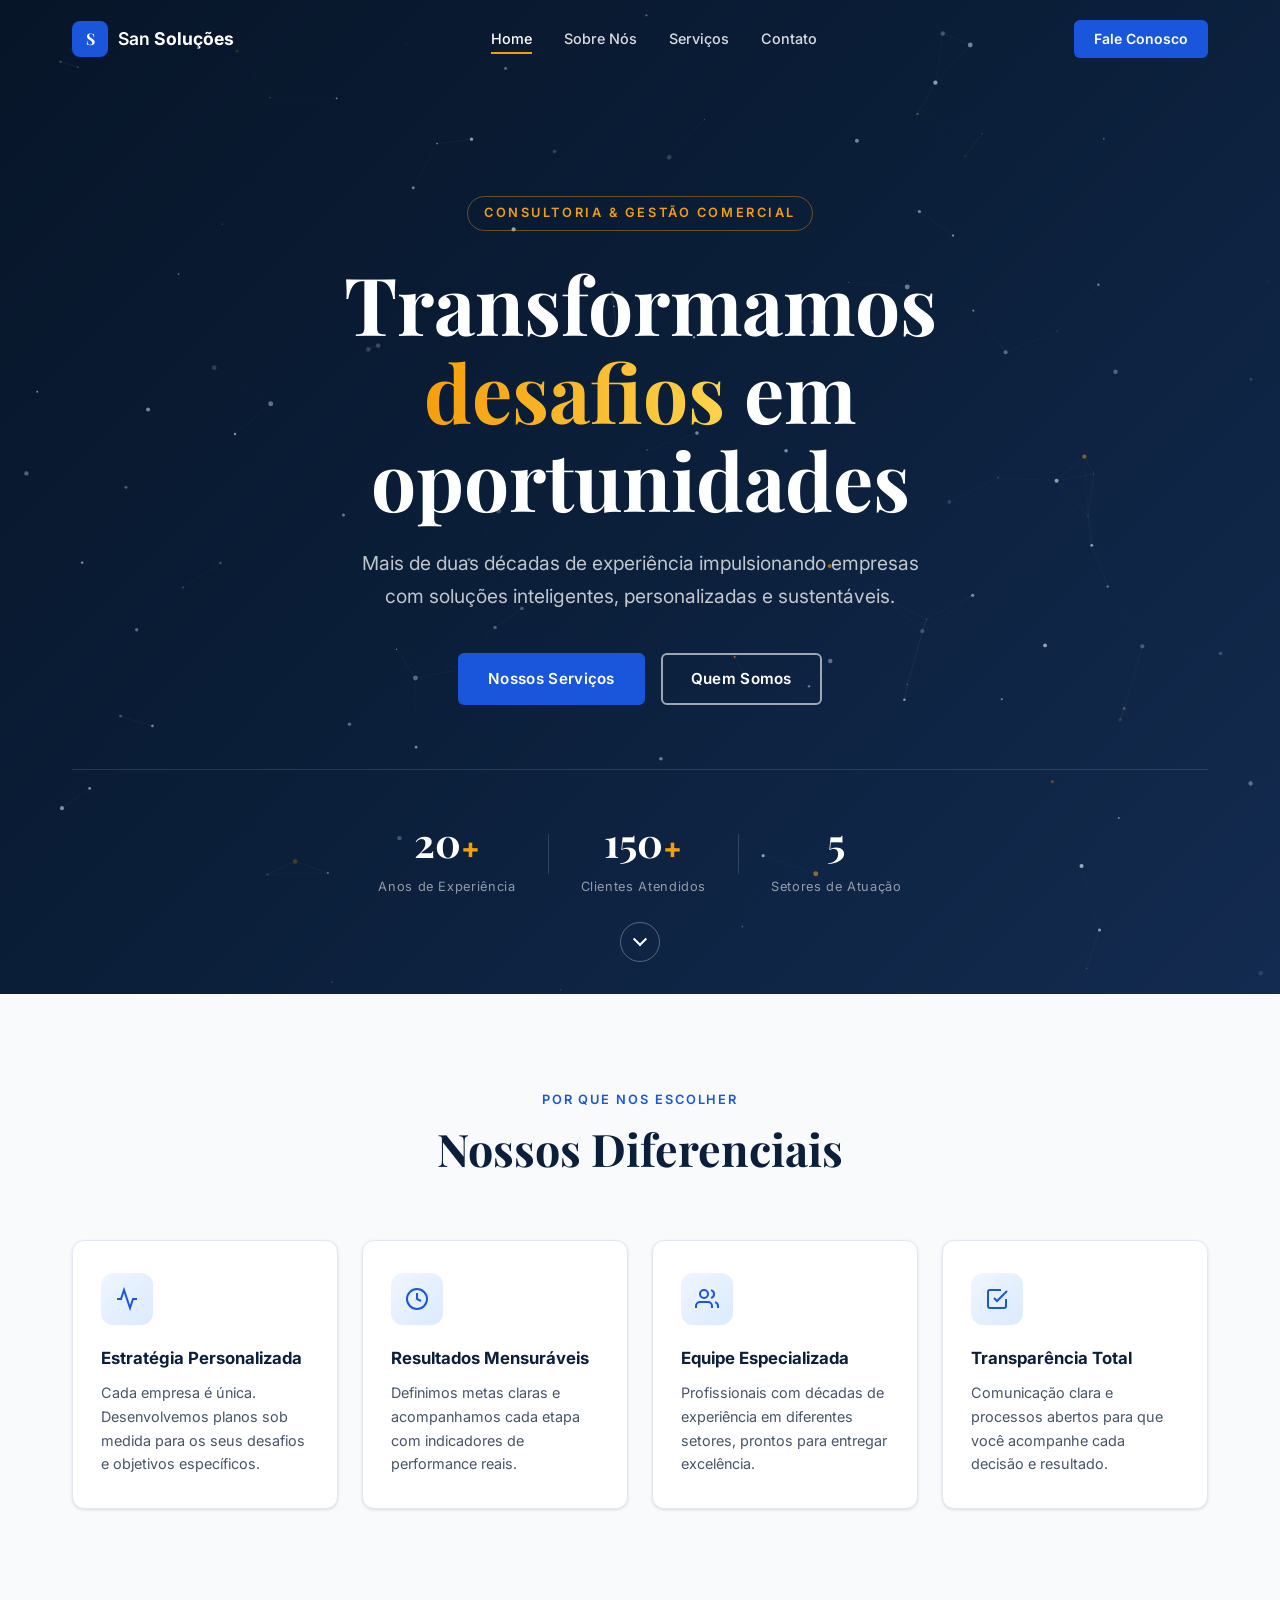
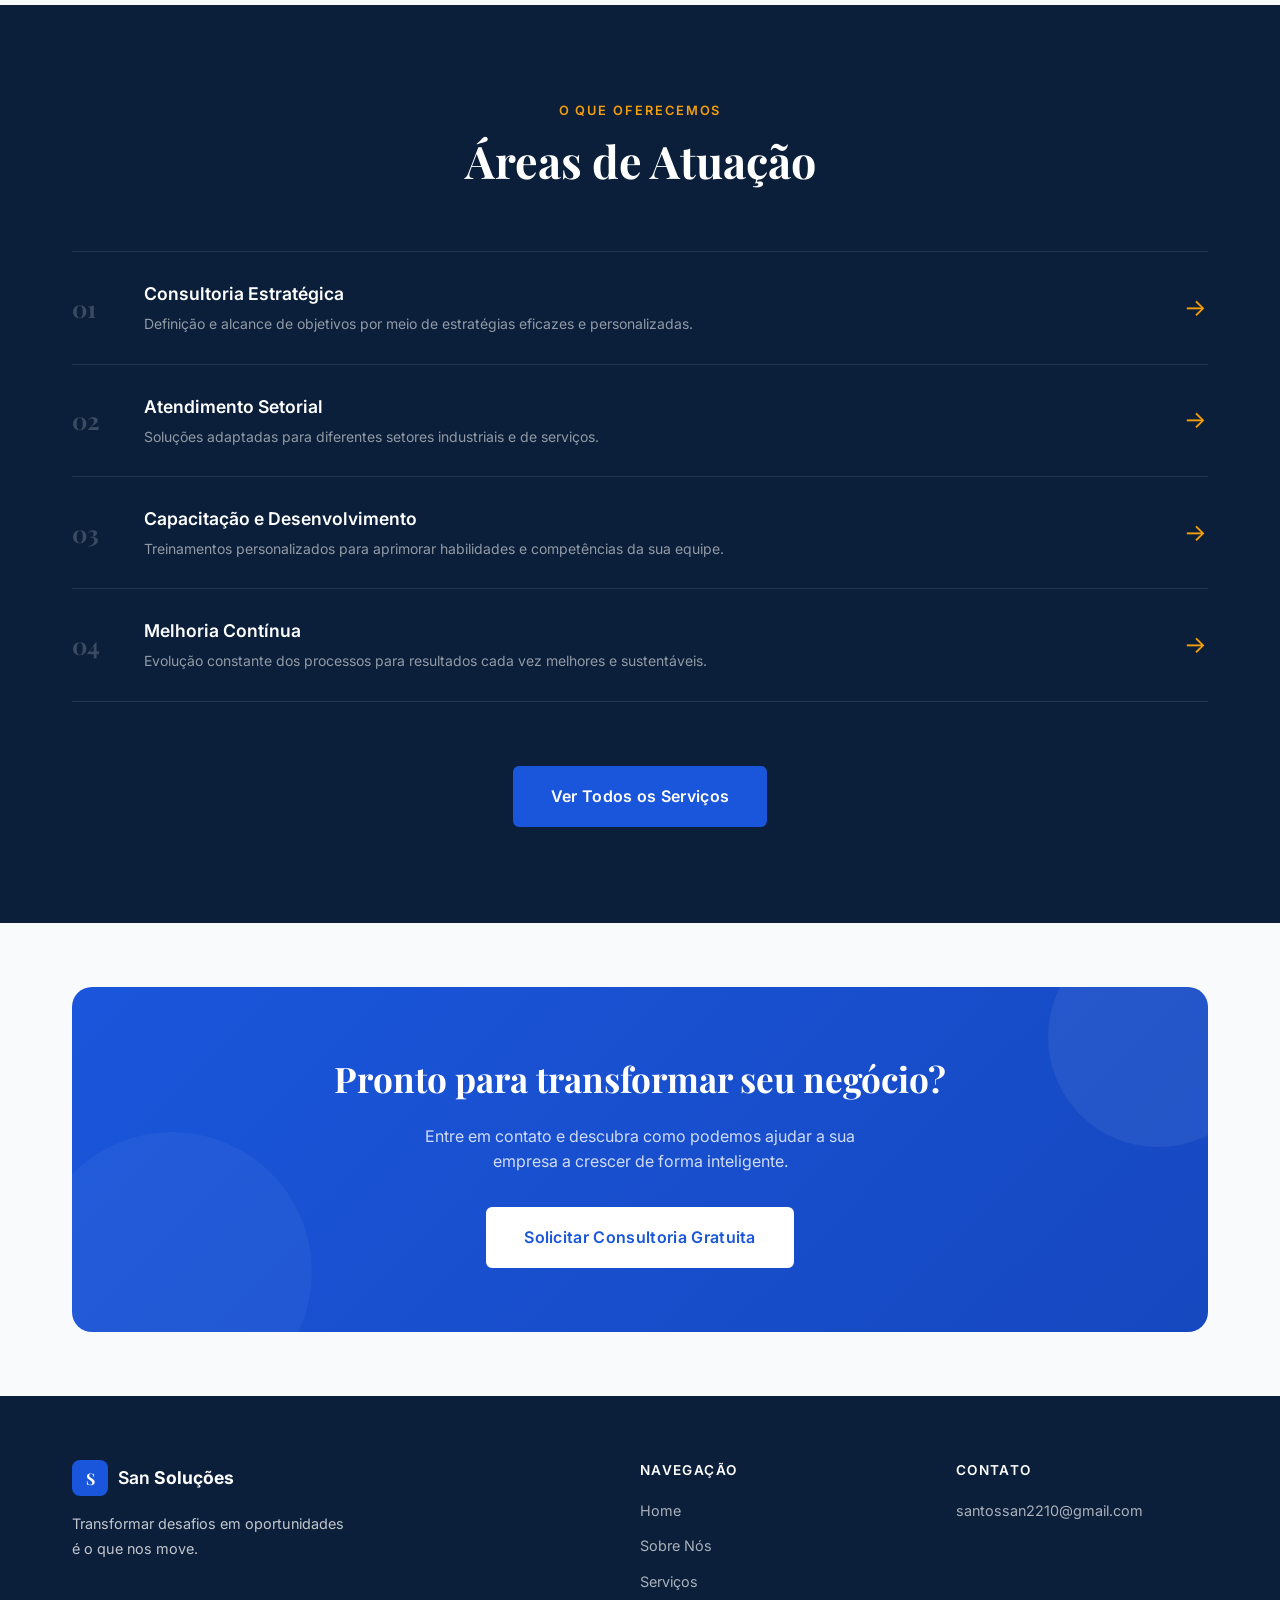
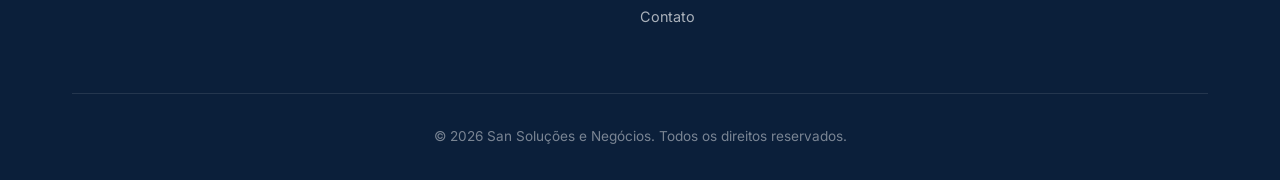
==== index.html @ 626939d6 "Primeiro commit: site San Soluções e Negócios" ====
<!DOCTYPE html>
<!--
  San Soluções e Negócios - Website
  Página: Home (index.html)
  Desenvolvido com HTML5, CSS3 e JavaScript puro
  Projeto acadêmico - Programação Front-End
-->
<html lang="pt-BR">
<head>
  <!-- ===== META TAGS - SEO Básico ===== -->
  <meta charset="UTF-8">
  <meta name="viewport" content="width=device-width, initial-scale=1.0">
  <meta name="description" content="San Soluções e Negócios - Consultoria estratégica e gestão comercial com mais de duas décadas de experiência no mercado.">
  <meta name="keywords" content="consultoria, gestão comercial, negócios, estratégia, capacitação, BH, Minas Gerais">
  <meta name="author" content="San Soluções e Negócios">
  <meta name="robots" content="index, follow">

  <!-- Open Graph para redes sociais -->
  <meta property="og:title" content="San Soluções e Negócios - Consultoria Estratégica">
  <meta property="og:description" content="Transformar desafios em oportunidades é o que nos move.">
  <meta property="og:type" content="website">
  <meta property="og:url" content="https://sansolucoesenegocios.com.br">

  <title>San Soluções e Negócios | Consultoria e Gestão Comercial</title>

  <!-- Fontes Google -->
  <link rel="preconnect" href="https://fonts.googleapis.com">
  <link rel="preconnect" href="https://fonts.gstatic.com" crossorigin>
  <link href="https://fonts.googleapis.com/css2?family=Inter:wght@300;400;500;600;700&family=Playfair+Display:wght@700&display=swap" rel="stylesheet">

  <!-- CSS Global -->
  <link rel="stylesheet" href="css/global.css">
  <link rel="stylesheet" href="css/home.css">
</head>
<body>

  <!-- ===== CABEÇALHO / NAVEGAÇÃO ===== -->
  <header class="site-header" id="site-header">
    <nav class="navbar container" role="navigation" aria-label="Navegação principal">
      <!-- Logo -->
      <a class="navbar-logo" href="index.html" aria-label="San Soluções e Negócios - Início">
        <span class="logo-icon">S</span>
        <span class="logo-text">San <strong>Soluções</strong></span>
      </a>

      <!-- Links de navegação (desktop) -->
      <ul class="nav-links" id="nav-links" role="list">
        <li><a href="index.html" class="nav-link active" aria-current="page">Home</a></li>
        <li><a href="pages/sobre.html" class="nav-link">Sobre Nós</a></li>
        <li><a href="pages/servicos.html" class="nav-link">Serviços</a></li>
        <li><a href="pages/contato.html" class="nav-link">Contato</a></li>
      </ul>

      <!-- CTA no nav -->
      <a href="pages/contato.html" class="btn-nav-cta">Fale Conosco</a>

      <!-- Botão hamburguer (mobile) -->
      <button
        class="hamburger"
        id="hamburger"
        aria-label="Abrir menu de navegação"
        aria-expanded="false"
        aria-controls="nav-links"
      >
        <span class="bar"></span>
        <span class="bar"></span>
        <span class="bar"></span>
      </button>
    </nav>
  </header>

  <!-- ===== SEÇÃO HERO ===== -->
  <main>
    <section class="hero" id="hero" aria-label="Apresentação da empresa">
      <div class="hero-bg" aria-hidden="true">
        <!-- Partículas decorativas animadas via JS -->
        <canvas id="particles-canvas"></canvas>
      </div>

      <div class="hero-content container">
        <!-- Tag de destaque -->
        <span class="hero-eyebrow">Consultoria &amp; Gestão Comercial</span>

        <h1 class="hero-title">
          Transformamos<br>
          <span class="hero-highlight">desafios</span> em<br>
          oportunidades
        </h1>

        <p class="hero-subtitle">
          Mais de duas décadas de experiência impulsionando empresas com soluções inteligentes, personalizadas e sustentáveis.
        </p>

        <div class="hero-actions">
          <a href="pages/servicos.html" class="btn btn-primary">Nossos Serviços</a>
          <a href="pages/sobre.html" class="btn btn-outline">Quem Somos</a>
        </div>

        <!-- Indicadores numéricos -->
        <div class="hero-stats" aria-label="Números da empresa">
          <div class="stat-item">
            <span class="stat-number" data-target="20">0</span><span class="stat-plus">+</span>
            <span class="stat-label">Anos de Experiência</span>
          </div>
          <div class="stat-divider" aria-hidden="true"></div>
          <div class="stat-item">
            <span class="stat-number" data-target="150">0</span><span class="stat-plus">+</span>
            <span class="stat-label">Clientes Atendidos</span>
          </div>
          <div class="stat-divider" aria-hidden="true"></div>
          <div class="stat-item">
            <span class="stat-number" data-target="5">0</span>
            <span class="stat-label">Setores de Atuação</span>
          </div>
        </div>
      </div>

      <!-- Seta de rolagem -->
      <a href="#diferenciais" class="scroll-indicator" aria-label="Rolar para baixo">
        <span class="scroll-arrow"></span>
      </a>
    </section>

    <!-- ===== SEÇÃO DIFERENCIAIS ===== -->
    <section class="diferenciais" id="diferenciais" aria-labelledby="diferenciais-title">
      <div class="container">
        <div class="section-header">
          <span class="section-eyebrow">Por que nos escolher</span>
          <h2 class="section-title" id="diferenciais-title">Nossos Diferenciais</h2>
        </div>

        <div class="diferenciais-grid">
          <!-- Card 1 -->
          <article class="diferencial-card" data-reveal>
            <div class="card-icon" aria-hidden="true">
              <svg viewBox="0 0 24 24" fill="none" stroke="currentColor" stroke-width="2">
                <path d="M22 12h-4l-3 9L9 3l-3 9H2"/>
              </svg>
            </div>
            <h3>Estratégia Personalizada</h3>
            <p>Cada empresa é única. Desenvolvemos planos sob medida para os seus desafios e objetivos específicos.</p>
          </article>

          <!-- Card 2 -->
          <article class="diferencial-card" data-reveal>
            <div class="card-icon" aria-hidden="true">
              <svg viewBox="0 0 24 24" fill="none" stroke="currentColor" stroke-width="2">
                <circle cx="12" cy="12" r="10"/>
                <polyline points="12 6 12 12 16 14"/>
              </svg>
            </div>
            <h3>Resultados Mensuráveis</h3>
            <p>Definimos metas claras e acompanhamos cada etapa com indicadores de performance reais.</p>
          </article>

          <!-- Card 3 -->
          <article class="diferencial-card" data-reveal>
            <div class="card-icon" aria-hidden="true">
              <svg viewBox="0 0 24 24" fill="none" stroke="currentColor" stroke-width="2">
                <path d="M17 21v-2a4 4 0 0 0-4-4H5a4 4 0 0 0-4 4v2"/>
                <circle cx="9" cy="7" r="4"/>
                <path d="M23 21v-2a4 4 0 0 0-3-3.87"/>
                <path d="M16 3.13a4 4 0 0 1 0 7.75"/>
              </svg>
            </div>
            <h3>Equipe Especializada</h3>
            <p>Profissionais com décadas de experiência em diferentes setores, prontos para entregar excelência.</p>
          </article>

          <!-- Card 4 -->
          <article class="diferencial-card" data-reveal>
            <div class="card-icon" aria-hidden="true">
              <svg viewBox="0 0 24 24" fill="none" stroke="currentColor" stroke-width="2">
                <polyline points="9 11 12 14 22 4"/>
                <path d="M21 12v7a2 2 0 0 1-2 2H5a2 2 0 0 1-2-2V5a2 2 0 0 1 2-2h11"/>
              </svg>
            </div>
            <h3>Transparência Total</h3>
            <p>Comunicação clara e processos abertos para que você acompanhe cada decisão e resultado.</p>
          </article>
        </div>
      </div>
    </section>

    <!-- ===== SEÇÃO SERVIÇOS (prévia) ===== -->
    <section class="servicos-preview" aria-labelledby="servicos-title">
      <div class="container">
        <div class="section-header section-header--light">
          <span class="section-eyebrow section-eyebrow--light">O que oferecemos</span>
          <h2 class="section-title section-title--light" id="servicos-title">Áreas de Atuação</h2>
        </div>

        <div class="servicos-list">
          <a href="pages/servicos.html#consultoria" class="servico-item" data-reveal>
            <span class="servico-num" aria-hidden="true">01</span>
            <div class="servico-info">
              <h3>Consultoria Estratégica</h3>
              <p>Definição e alcance de objetivos por meio de estratégias eficazes e personalizadas.</p>
            </div>
            <span class="servico-arrow" aria-hidden="true">→</span>
          </a>

          <a href="pages/servicos.html#setorial" class="servico-item" data-reveal>
            <span class="servico-num" aria-hidden="true">02</span>
            <div class="servico-info">
              <h3>Atendimento Setorial</h3>
              <p>Soluções adaptadas para diferentes setores industriais e de serviços.</p>
            </div>
            <span class="servico-arrow" aria-hidden="true">→</span>
          </a>

          <a href="pages/servicos.html#capacitacao" class="servico-item" data-reveal>
            <span class="servico-num" aria-hidden="true">03</span>
            <div class="servico-info">
              <h3>Capacitação e Desenvolvimento</h3>
              <p>Treinamentos personalizados para aprimorar habilidades e competências da sua equipe.</p>
            </div>
            <span class="servico-arrow" aria-hidden="true">→</span>
          </a>

          <a href="pages/servicos.html#melhoria" class="servico-item" data-reveal>
            <span class="servico-num" aria-hidden="true">04</span>
            <div class="servico-info">
              <h3>Melhoria Contínua</h3>
              <p>Evolução constante dos processos para resultados cada vez melhores e sustentáveis.</p>
            </div>
            <span class="servico-arrow" aria-hidden="true">→</span>
          </a>
        </div>

        <div class="servicos-cta">
          <a href="pages/servicos.html" class="btn btn-primary btn--large">Ver Todos os Serviços</a>
        </div>
      </div>
    </section>

    <!-- ===== SEÇÃO CTA ===== -->
    <section class="cta-section" aria-labelledby="cta-title">
      <div class="container">
        <div class="cta-box" data-reveal>
          <h2 id="cta-title">Pronto para transformar seu negócio?</h2>
          <p>Entre em contato e descubra como podemos ajudar a sua empresa a crescer de forma inteligente.</p>
          <a href="pages/contato.html" class="btn btn-primary btn--large">Solicitar Consultoria Gratuita</a>
        </div>
      </div>
    </section>
  </main>

  <!-- ===== RODAPÉ ===== -->
  <footer class="site-footer" role="contentinfo">
    <div class="container">
      <div class="footer-grid">
        <div class="footer-brand">
          <a class="navbar-logo" href="index.html">
            <span class="logo-icon">S</span>
            <span class="logo-text">San <strong>Soluções</strong></span>
          </a>
          <p>Transformar desafios em oportunidades é o que nos move.</p>
        </div>

        <nav aria-label="Links rápidos do rodapé">
          <h4>Navegação</h4>
          <ul>
            <li><a href="index.html">Home</a></li>
            <li><a href="pages/sobre.html">Sobre Nós</a></li>
            <li><a href="pages/servicos.html">Serviços</a></li>
            <li><a href="pages/contato.html">Contato</a></li>
          </ul>
        </nav>

        <div class="footer-contact">
          <h4>Contato</h4>
          <address>
            <p><a href="mailto:santossan2210@gmail.com">santossan2210@gmail.com</a></p>
          </address>
        </div>
      </div>

      <div class="footer-bottom">
        <p>&copy; <span id="current-year"></span> San Soluções e Negócios. Todos os direitos reservados.</p>
      </div>
    </div>
  </footer>

  <!-- Scripts JavaScript -->
  <script src="js/global.js"></script>
  <script src="js/home.js"></script>
</body>
</html>
---- css/global.css ----
/*
  San Soluções e Negócios - Estilos Globais (global.css)
  ========================================================
  Conceitos aplicados: CSS Custom Properties (variáveis),
  Flexbox, Grid, responsividade com media queries,
  acessibilidade (foco visível, reduced-motion)
  Material Design (botões, cards, sombras, transições)
*/

/* ===== 1. RESET E VARIÁVEIS ===== */
*, *::before, *::after {
  box-sizing: border-box;
  margin: 0;
  padding: 0;
}

:root {
  /* Paleta de cores */
  --clr-navy:    #0B1F3A;   /* fundo escuro principal */
  --clr-blue:    #1A56DB;   /* azul de ação */
  --clr-blue-lt: #3B82F6;   /* azul mais claro */
  --clr-gold:    #F59E0B;   /* dourado – cor de destaque/acento */
  --clr-white:   #FFFFFF;
  --clr-off-wh:  #F8FAFC;
  --clr-gray-1:  #E2E8F0;
  --clr-gray-2:  #94A3B8;
  --clr-gray-3:  #475569;
  --clr-gray-4:  #1E293B;
  --clr-text:    #1E293B;

  /* Tipografia */
  --ff-display: 'Playfair Display', Georgia, serif;
  --ff-body:    'Inter', system-ui, -apple-system, sans-serif;

  /* Espaçamentos */
  --space-xs:  0.5rem;
  --space-sm:  1rem;
  --space-md:  2rem;
  --space-lg:  4rem;
  --space-xl:  6rem;

  /* Borda arredondada */
  --radius-sm: 6px;
  --radius-md: 12px;
  --radius-lg: 20px;

  /* Sombras */
  --shadow-sm:  0 1px 3px rgba(0,0,0,0.12);
  --shadow-md:  0 4px 16px rgba(0,0,0,0.12);
  --shadow-lg:  0 16px 48px rgba(0,0,0,0.16);

  /* Transições */
  --transition: 0.3s ease;
}

/* ===== 2. BASE ===== */
html {
  scroll-behavior: smooth;
  font-size: 16px;
}

body {
  font-family: var(--ff-body);
  color: var(--clr-text);
  background-color: var(--clr-white);
  line-height: 1.6;
  -webkit-font-smoothing: antialiased;
}

img {
  max-width: 100%;
  height: auto;
  display: block;
}

a {
  color: inherit;
  text-decoration: none;
}

ul { list-style: none; }

/* Foco visível para acessibilidade por teclado */
:focus-visible {
  outline: 3px solid var(--clr-gold);
  outline-offset: 3px;
}

/* Respeita preferência por movimento reduzido */
@media (prefers-reduced-motion: reduce) {
  *, *::before, *::after {
    animation-duration: 0.01ms !important;
    transition-duration: 0.01ms !important;
  }
}

/* ===== 3. CONTAINER ===== */
.container {
  width: 100%;
  max-width: 1200px;
  margin: 0 auto;
  padding: 0 var(--space-md);
}

/* ===== 4. BOTÕES ===== */
.btn {
  display: inline-flex;
  align-items: center;
  gap: 0.5rem;
  padding: 0.75rem 1.75rem;
  border-radius: var(--radius-sm);
  font-family: var(--ff-body);
  font-weight: 600;
  font-size: 0.95rem;
  letter-spacing: 0.02em;
  cursor: pointer;
  border: 2px solid transparent;
  transition: background-color var(--transition),
              color var(--transition),
              transform var(--transition),
              box-shadow var(--transition);
}

.btn--large {
  padding: 1rem 2.25rem;
  font-size: 1rem;
}

/* Botão primário */
.btn-primary {
  background-color: var(--clr-blue);
  color: var(--clr-white);
  border-color: var(--clr-blue);
}
.btn-primary:hover,
.btn-primary:focus-visible {
  background-color: #1648c0;
  border-color: #1648c0;
  transform: translateY(-2px);
  box-shadow: 0 8px 24px rgba(26,86,219,0.35);
}

/* Botão outline */
.btn-outline {
  background-color: transparent;
  color: var(--clr-white);
  border-color: rgba(255,255,255,0.6);
}
.btn-outline:hover,
.btn-outline:focus-visible {
  background-color: rgba(255,255,255,0.15);
  border-color: var(--clr-white);
  transform: translateY(-2px);
}

/* ===== 5. NAVEGAÇÃO ===== */
.site-header {
  position: fixed;
  top: 0;
  left: 0;
  right: 0;
  z-index: 1000;
  background: transparent;
  transition: background-color var(--transition),
              box-shadow var(--transition);
}

/* Classe adicionada via JS ao rolar a página */
.site-header.scrolled {
  background-color: var(--clr-white);
  box-shadow: var(--shadow-sm);
}

.navbar {
  display: flex;
  align-items: center;
  justify-content: space-between;
  gap: var(--space-md);
  padding: 1.25rem var(--space-md);
}

/* Logo */
.navbar-logo {
  display: flex;
  align-items: center;
  gap: 0.6rem;
  font-weight: 600;
  font-size: 1.1rem;
  color: var(--clr-white);
  transition: color var(--transition);
}
.site-header.scrolled .navbar-logo { color: var(--clr-navy); }

.logo-icon {
  display: flex;
  align-items: center;
  justify-content: center;
  width: 36px;
  height: 36px;
  background: var(--clr-blue);
  color: white;
  border-radius: 8px;
  font-weight: 700;
  font-size: 1rem;
  font-family: var(--ff-display);
}

/* Links */
.nav-links {
  display: flex;
  gap: var(--space-md);
}

.nav-link {
  font-weight: 500;
  font-size: 0.9rem;
  color: rgba(255,255,255,0.85);
  padding: 0.4rem 0;
  position: relative;
  transition: color var(--transition);
}

.nav-link::after {
  content: '';
  position: absolute;
  bottom: 0;
  left: 0;
  width: 0;
  height: 2px;
  background: var(--clr-gold);
  transition: width var(--transition);
}

.nav-link:hover,
.nav-link.active {
  color: var(--clr-white);
}

.nav-link:hover::after,
.nav-link.active::after {
  width: 100%;
}

/* Estado quando header tem fundo branco */
.site-header.scrolled .nav-link { color: var(--clr-gray-3); }
.site-header.scrolled .nav-link:hover,
.site-header.scrolled .nav-link.active { color: var(--clr-navy); }

/* CTA do nav */
.btn-nav-cta {
  padding: 0.5rem 1.25rem;
  background: var(--clr-blue);
  color: var(--clr-white);
  border-radius: var(--radius-sm);
  font-weight: 600;
  font-size: 0.875rem;
  transition: background-color var(--transition), transform var(--transition);
}
.btn-nav-cta:hover { background: #1648c0; transform: translateY(-1px); }

/* Hamburguer (mobile) */
.hamburger {
  display: none;
  flex-direction: column;
  justify-content: space-between;
  width: 26px;
  height: 18px;
  background: none;
  border: none;
  cursor: pointer;
  padding: 0;
}

.bar {
  display: block;
  width: 100%;
  height: 2px;
  background-color: var(--clr-white);
  border-radius: 2px;
  transition: transform var(--transition), opacity var(--transition);
}
.site-header.scrolled .bar { background-color: var(--clr-navy); }

/* Estado aberto do hamburguer */
.hamburger.open .bar:nth-child(1) { transform: translateY(8px) rotate(45deg); }
.hamburger.open .bar:nth-child(2) { opacity: 0; }
.hamburger.open .bar:nth-child(3) { transform: translateY(-8px) rotate(-45deg); }

/* ===== 6. SEÇÃO GENÉRICA ===== */
section {
  padding: var(--space-xl) 0;
}

.section-header {
  text-align: center;
  margin-bottom: var(--space-lg);
}

.section-eyebrow {
  display: block;
  font-size: 0.8rem;
  font-weight: 600;
  letter-spacing: 0.15em;
  text-transform: uppercase;
  color: var(--clr-blue);
  margin-bottom: 0.75rem;
}

.section-eyebrow--light { color: var(--clr-gold); }

.section-title {
  font-family: var(--ff-display);
  font-size: clamp(1.8rem, 4vw, 2.8rem);
  font-weight: 700;
  color: var(--clr-navy);
  line-height: 1.2;
}

.section-title--light { color: var(--clr-white); }

/* ===== 7. ANIMAÇÃO DE REVEAL (scroll) ===== */
/* Elementos com [data-reveal] entram com fade-in ao aparecer na viewport */
[data-reveal] {
  opacity: 0;
  transform: translateY(30px);
  transition: opacity 0.6s ease, transform 0.6s ease;
}

[data-reveal].visible {
  opacity: 1;
  transform: translateY(0);
}

/* Atraso escalonado para grupos de cards */
[data-reveal]:nth-child(2) { transition-delay: 0.1s; }
[data-reveal]:nth-child(3) { transition-delay: 0.2s; }
[data-reveal]:nth-child(4) { transition-delay: 0.3s; }

/* ===== 8. RODAPÉ ===== */
.site-footer {
  background-color: var(--clr-navy);
  color: rgba(255,255,255,0.75);
  padding: var(--space-lg) 0 var(--space-md);
}

.footer-grid {
  display: grid;
  grid-template-columns: 2fr 1fr 1fr;
  gap: var(--space-lg);
  padding-bottom: var(--space-lg);
  border-bottom: 1px solid rgba(255,255,255,0.1);
}

.footer-brand p {
  margin-top: var(--space-sm);
  font-size: 0.9rem;
  line-height: 1.7;
  max-width: 280px;
}

.footer-brand .navbar-logo { color: var(--clr-white); }

.site-footer h4 {
  color: var(--clr-white);
  font-size: 0.85rem;
  font-weight: 600;
  letter-spacing: 0.1em;
  text-transform: uppercase;
  margin-bottom: 1rem;
}

.site-footer ul { display: flex; flex-direction: column; gap: 0.6rem; }

.site-footer ul a {
  font-size: 0.9rem;
  color: rgba(255,255,255,0.65);
  transition: color var(--transition);
}
.site-footer ul a:hover { color: var(--clr-white); }

.footer-contact address { font-style: normal; }
.footer-contact a {
  color: rgba(255,255,255,0.65);
  font-size: 0.9rem;
  transition: color var(--transition);
  word-break: break-word;
}
.footer-contact a:hover { color: var(--clr-gold); }

.footer-bottom {
  padding-top: var(--space-md);
  text-align: center;
  font-size: 0.85rem;
  color: rgba(255,255,255,0.45);
}

/* ===== 9. RESPONSIVIDADE GLOBAL ===== */
@media (max-width: 900px) {
  /* Mostrar hamburguer */
  .hamburger { display: flex; }
  .btn-nav-cta { display: none; }

  /* Menu mobile oculto por padrão */
  .nav-links {
    display: none;
    position: fixed;
    top: 70px;
    left: 0;
    right: 0;
    background-color: var(--clr-white);
    flex-direction: column;
    gap: 0;
    padding: 1rem 0;
    box-shadow: var(--shadow-md);
  }

  .nav-links.open { display: flex; }

  .nav-link {
    display: block;
    padding: 0.85rem var(--space-md);
    color: var(--clr-text) !important;
    border-bottom: 1px solid var(--clr-gray-1);
  }

  .nav-link:hover { background-color: var(--clr-off-wh); }

  /* Rodapé */
  .footer-grid {
    grid-template-columns: 1fr;
    gap: var(--space-md);
  }
}

@media (max-width: 480px) {
  :root { --space-xl: 4rem; }
  .container { padding: 0 1rem; }
}
---- css/home.css ----
/*
  San Soluções e Negócios - Estilos da Home (home.css)
  ======================================================
  Conceitos: background gradients, canvas, CSS Grid/Flex,
  animações keyframe, clip-path, counter animation
  Possibilidades de melhoria: animação de partículas com JS, animação de contadores com JS
*/

/* ===== HERO ===== */
.hero {
  position: relative;
  min-height: 100vh;
  display: flex;
  flex-direction: column;
  align-items: center;
  justify-content: center;
  overflow: hidden;
  background: linear-gradient(135deg, #071528 0%, #0B1F3A 50%, #132B50 100%);
  color: var(--clr-white);
  text-align: center;
}

/* Canvas de partículas cobre o fundo */
.hero-bg {
  position: absolute;
  inset: 0;
  z-index: 0;
}
#particles-canvas {
  width: 100%;
  height: 100%;
}

.hero-content {
  position: relative;
  z-index: 1;
  padding-top: 100px; /* compensar o header fixo */
}

/* Eyebrow */
.hero-eyebrow {
  display: inline-block;
  font-size: 0.8rem;
  font-weight: 600;
  letter-spacing: 0.2em;
  text-transform: uppercase;
  color: var(--clr-gold);
  padding: 0.4rem 1rem;
  border: 1px solid rgba(245, 158, 11, 0.4);
  border-radius: 100px;
  margin-bottom: 1.75rem;
}

/* Título principal */
.hero-title {
  font-family: var(--ff-display);
  font-size: clamp(2.5rem, 7vw, 5rem);
  font-weight: 700;
  line-height: 1.1;
  margin-bottom: 1.5rem;
  color: var(--clr-white);
}

/* Palavra de destaque com gradiente dourado */
.hero-highlight {
  background: linear-gradient(90deg, #F59E0B, #FCD34D);
  -webkit-background-clip: text;
  -webkit-text-fill-color: transparent;
  background-clip: text;
}

.hero-subtitle {
  font-size: clamp(1rem, 2vw, 1.2rem);
  color: rgba(255,255,255,0.75);
  max-width: 560px;
  margin: 0 auto 2.5rem;
  line-height: 1.7;
}

.hero-actions {
  display: flex;
  gap: 1rem;
  justify-content: center;
  flex-wrap: wrap;
  margin-bottom: 4rem;
}

/* Estatísticas */
.hero-stats {
  display: flex;
  align-items: center;
  justify-content: center;
  gap: 2rem;
  flex-wrap: wrap;
  border-top: 1px solid rgba(255,255,255,0.12);
  padding-top: 2.5rem;
}

.stat-item {
  text-align: center;
}

.stat-number {
  display: inline;
  font-family: var(--ff-display);
  font-size: 2.5rem;
  font-weight: 700;
  color: var(--clr-white);
}

.stat-plus {
  font-size: 1.8rem;
  color: var(--clr-gold);
  font-weight: 700;
}

.stat-label {
  display: block;
  font-size: 0.8rem;
  color: rgba(255,255,255,0.55);
  letter-spacing: 0.05em;
  margin-top: 0.2rem;
}

.stat-divider {
  width: 1px;
  height: 40px;
  background: rgba(255,255,255,0.15);
}

/* Seta de rolagem */
.scroll-indicator {
  position: absolute;
  bottom: 2rem;
  left: 50%;
  transform: translateX(-50%);
  z-index: 1;
  display: flex;
  align-items: center;
  justify-content: center;
  width: 40px;
  height: 40px;
  border: 1px solid rgba(255,255,255,0.3);
  border-radius: 50%;
  color: var(--clr-white);
  transition: background-color var(--transition), transform var(--transition);
}

.scroll-indicator:hover {
  background: rgba(255,255,255,0.1);
  transform: translateX(-50%) translateY(4px);
}

/* Seta animada com keyframe */
.scroll-arrow {
  display: block;
  width: 10px;
  height: 10px;
  border-right: 2px solid var(--clr-white);
  border-bottom: 2px solid var(--clr-white);
  transform: rotate(45deg) translate(-2px, -2px);
  animation: bounce 1.6s ease-in-out infinite;
}

@keyframes bounce {
  0%, 100% { transform: rotate(45deg) translate(-2px, -2px); opacity: 0.6; }
  50%       { transform: rotate(45deg) translate(2px, 2px);  opacity: 1; }
}

/* ===== DIFERENCIAIS ===== */
.diferenciais {
  background-color: var(--clr-off-wh);
}

.diferenciais-grid {
  display: grid;
  grid-template-columns: repeat(auto-fit, minmax(240px, 1fr));
  gap: 1.5rem;
}

.diferencial-card {
  background: var(--clr-white);
  border-radius: var(--radius-md);
  padding: 2rem 1.75rem;
  box-shadow: var(--shadow-sm);
  border: 1px solid var(--clr-gray-1);
  transition: transform var(--transition), box-shadow var(--transition);
}

.diferencial-card:hover {
  transform: translateY(-6px);
  box-shadow: var(--shadow-lg);
}

.card-icon {
  width: 52px;
  height: 52px;
  background: linear-gradient(135deg, #EFF6FF, #DBEAFE);
  border-radius: 12px;
  display: flex;
  align-items: center;
  justify-content: center;
  margin-bottom: 1.25rem;
  color: var(--clr-blue);
}

.card-icon svg { width: 24px; height: 24px; }

.diferencial-card h3 {
  font-size: 1.05rem;
  font-weight: 700;
  color: var(--clr-navy);
  margin-bottom: 0.6rem;
}

.diferencial-card p {
  font-size: 0.9rem;
  color: var(--clr-gray-3);
  line-height: 1.65;
}

/* ===== SERVIÇOS (PRÉVIA) ===== */
.servicos-preview {
  background-color: var(--clr-navy);
}

.servicos-list {
  display: flex;
  flex-direction: column;
  gap: 0;
  border-top: 1px solid rgba(255,255,255,0.1);
  margin-bottom: var(--space-lg);
}

.servico-item {
  display: flex;
  align-items: center;
  gap: 2rem;
  padding: 1.75rem 0;
  border-bottom: 1px solid rgba(255,255,255,0.1);
  color: var(--clr-white);
  text-decoration: none;
  transition: padding-left var(--transition);
  cursor: pointer;
}

.servico-item:hover {
  padding-left: 0.75rem;
}

.servico-item:hover .servico-arrow {
  transform: translateX(8px);
}

.servico-num {
  font-family: var(--ff-display);
  font-size: 1.5rem;
  color: rgba(255,255,255,0.2);
  min-width: 40px;
  font-weight: 700;
}

.servico-info { flex: 1; }

.servico-info h3 {
  font-size: 1.1rem;
  font-weight: 600;
  margin-bottom: 0.3rem;
  color: var(--clr-white);
}

.servico-info p {
  font-size: 0.875rem;
  color: rgba(255,255,255,0.55);
}

.servico-arrow {
  font-size: 1.5rem;
  color: var(--clr-gold);
  transition: transform var(--transition);
  min-width: 24px;
}

.servicos-cta { text-align: center; }

/* ===== CTA ===== */
.cta-section {
  background: var(--clr-off-wh);
  padding: var(--space-lg) 0;
}

.cta-box {
  background: linear-gradient(135deg, var(--clr-blue), #1648c0);
  border-radius: var(--radius-lg);
  padding: var(--space-lg) var(--space-md);
  text-align: center;
  color: var(--clr-white);
  position: relative;
  overflow: hidden;
}

/* Círculo decorativo no cta */
.cta-box::before {
  content: '';
  position: absolute;
  top: -60px;
  right: -60px;
  width: 220px;
  height: 220px;
  background: rgba(255,255,255,0.06);
  border-radius: 50%;
}

.cta-box::after {
  content: '';
  position: absolute;
  bottom: -80px;
  left: -40px;
  width: 280px;
  height: 280px;
  background: rgba(255,255,255,0.04);
  border-radius: 50%;
}

.cta-box h2 {
  font-family: var(--ff-display);
  font-size: clamp(1.5rem, 3vw, 2.2rem);
  font-weight: 700;
  margin-bottom: 1rem;
  position: relative;
  z-index: 1;
}

.cta-box p {
  font-size: 1rem;
  color: rgba(255,255,255,0.8);
  margin-bottom: 2rem;
  max-width: 480px;
  margin-left: auto;
  margin-right: auto;
  position: relative;
  z-index: 1;
}

.cta-box .btn-primary {
  background: var(--clr-white);
  color: var(--clr-blue);
  border-color: var(--clr-white);
  position: relative;
  z-index: 1;
}

.cta-box .btn-primary:hover {
  background: var(--clr-off-wh);
  box-shadow: 0 8px 28px rgba(0,0,0,0.2);
}

/* ===== RESPONSIVIDADE ===== */
@media (max-width: 640px) {
  .hero-stats { gap: 1.25rem; }
  .stat-divider { display: none; }
  .servico-item { flex-wrap: wrap; gap: 1rem; }
  .servico-num { display: none; }
}
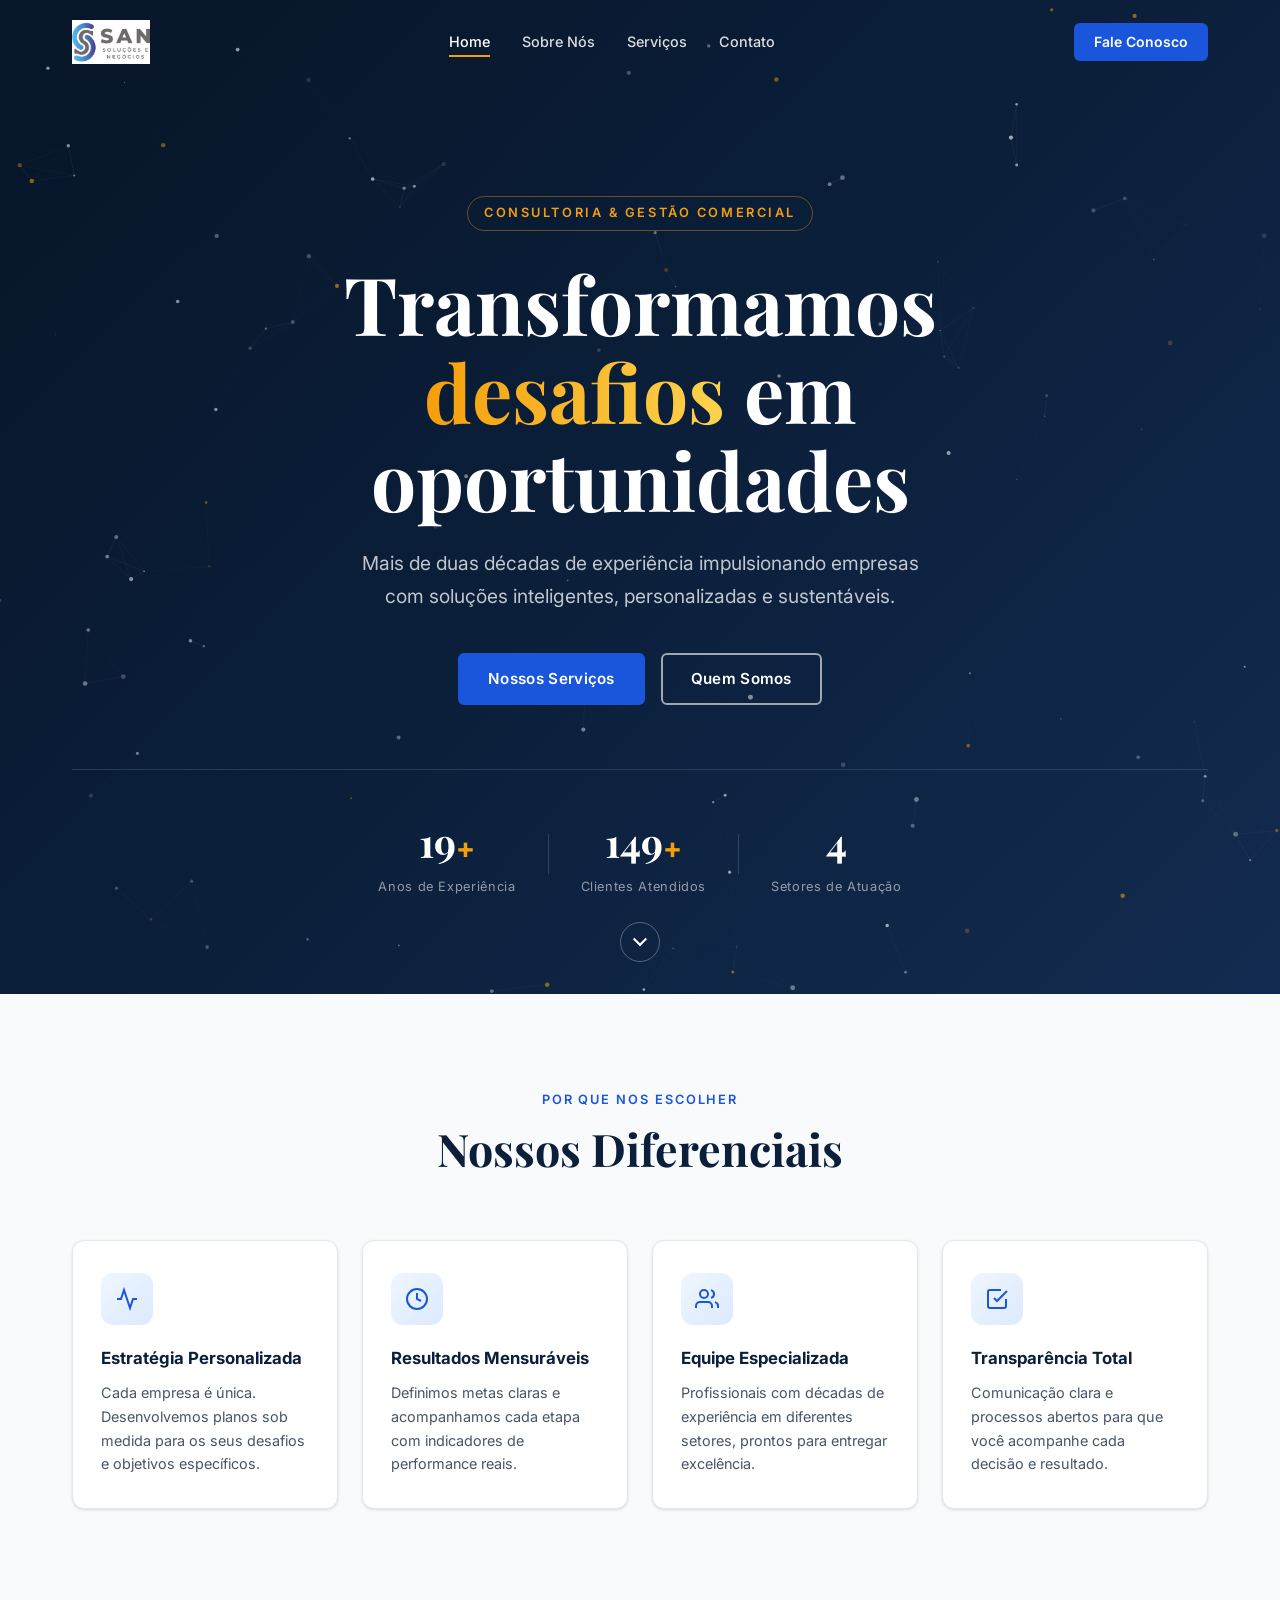
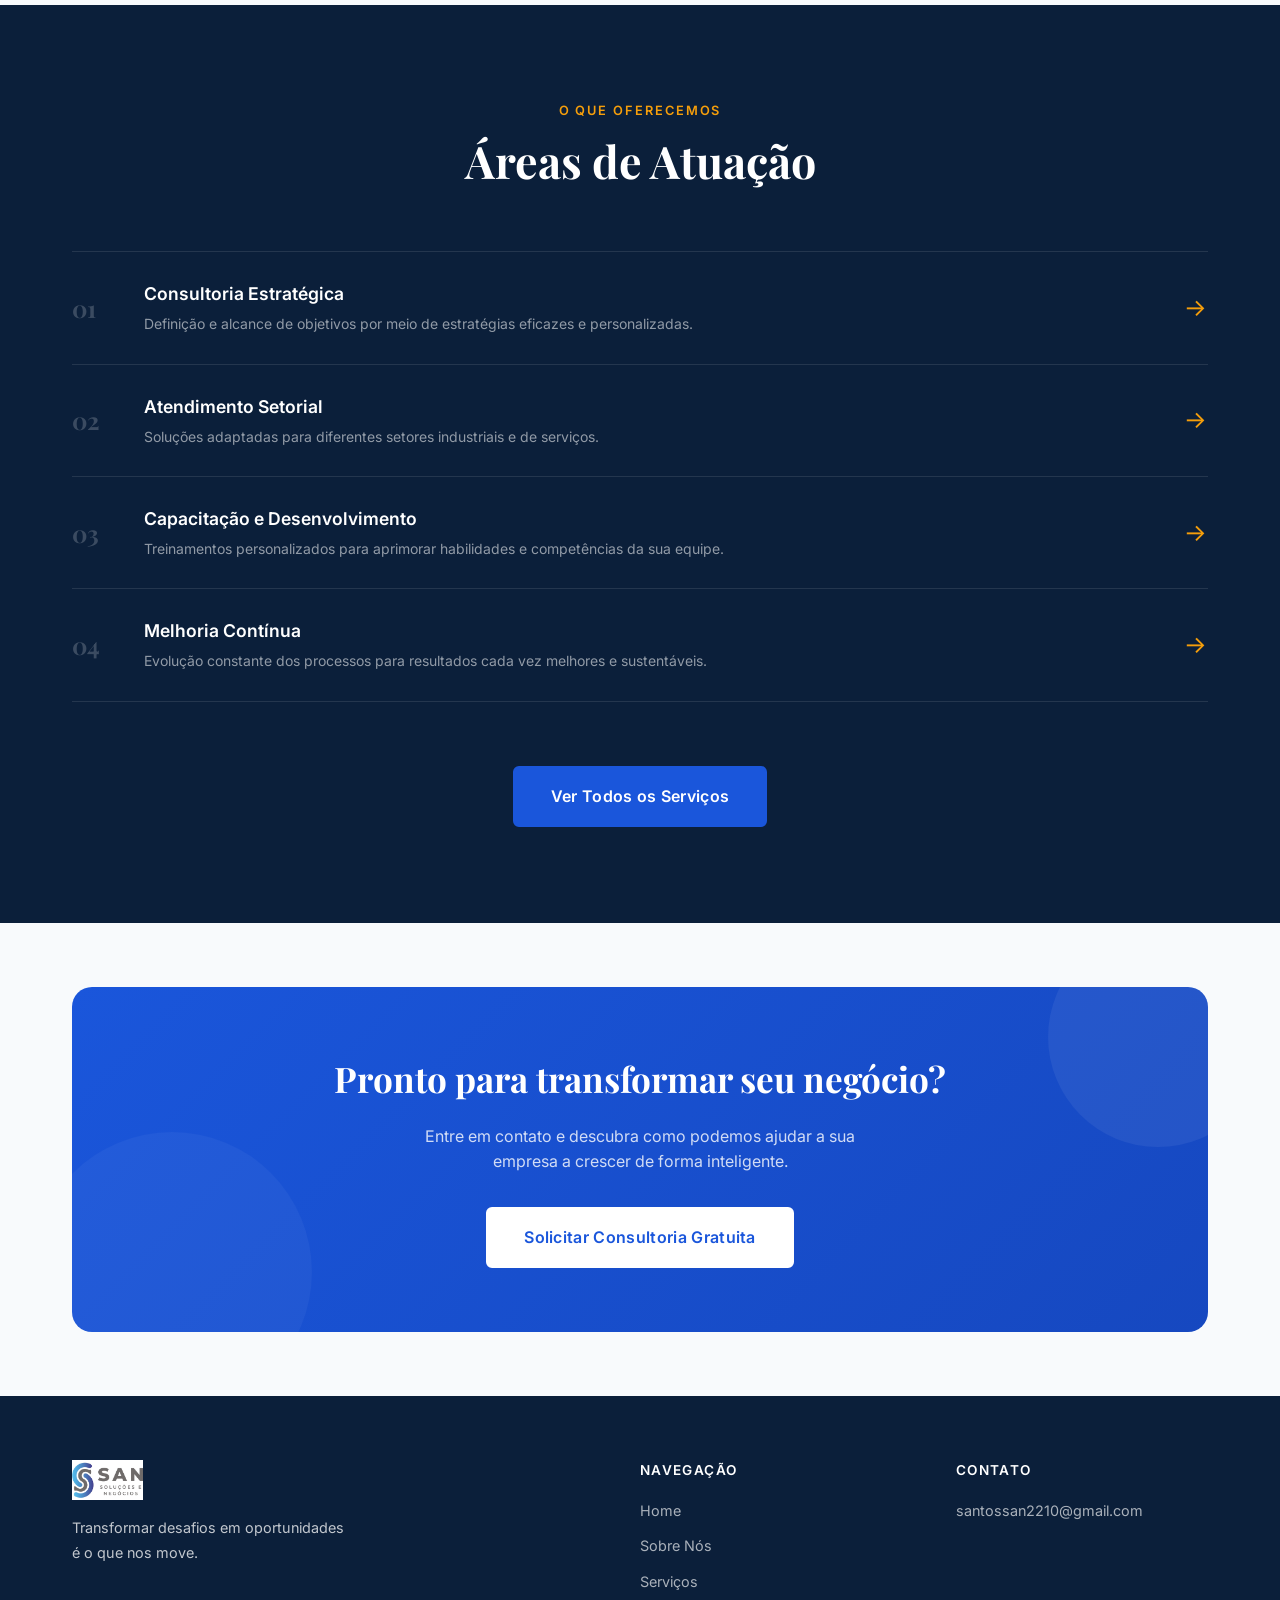
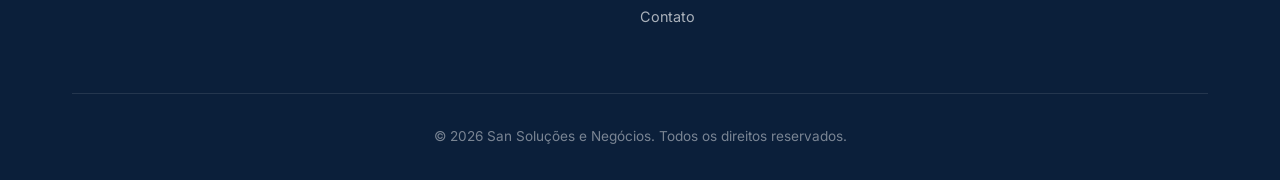
==== commit 25581c53: "Organização dos codigos" ====
--- a/index.html
+++ b/index.html
@@ -39,8 +39,13 @@
     <nav class="navbar container" role="navigation" aria-label="Navegação principal">
       <!-- Logo -->
       <a class="navbar-logo" href="index.html" aria-label="San Soluções e Negócios - Início">
-        <span class="logo-icon">S</span>
-        <span class="logo-text">San <strong>Soluções</strong></span>
+        <img src="image/logo" alt="San Soluções e Negócios" class="logo-img"
+          onerror="this.style.display='none'; this.nextElementSibling.style.display='flex'">
+        <!-- Fallback texto (aparece se a imagem não carregar) -->
+        <span class="logo-fallback" style="display:none">
+          <span class="logo-icon">S</span>
+          <span class="logo-text">San <strong>Soluções</strong></span>
+        </span>
       </a>
 
       <!-- Links de navegação (desktop) -->
@@ -252,8 +257,12 @@
       <div class="footer-grid">
         <div class="footer-brand">
           <a class="navbar-logo" href="index.html">
-            <span class="logo-icon">S</span>
-            <span class="logo-text">San <strong>Soluções</strong></span>
+            <img src="image/logo" alt="San Soluções e Negócios" class="logo-img logo-img--footer"
+              onerror="this.style.display='none'; this.nextElementSibling.style.display='flex'">
+            <span class="logo-fallback" style="display:none">
+              <span class="logo-icon">S</span>
+              <span class="logo-text">San <strong>Soluções</strong></span>
+            </span>
           </a>
           <p>Transformar desafios em oportunidades é o que nos move.</p>
         </div>
--- a/css/global.css
+++ b/css/global.css
@@ -4,7 +4,6 @@
   Conceitos aplicados: CSS Custom Properties (variáveis),
   Flexbox, Grid, responsividade com media queries,
   acessibilidade (foco visível, reduced-motion)
-  Material Design (botões, cards, sombras, transições)
 */
 
 /* ===== 1. RESET E VARIÁVEIS ===== */
@@ -191,6 +190,35 @@
 }
 .site-header.scrolled .navbar-logo { color: var(--clr-navy); }
 
+/* Imagem de logo (arquivo da pasta /image) */
+.logo-img {
+  height: 44px;       /* altura do logo na navbar */
+  width: auto;        /* largura proporcional automática */
+  object-fit: contain;
+  display: block;
+  /* Logo branco no header transparente — use filter para inverter se precisar */
+  /* filter: brightness(0) invert(1); /* torna o logo branco sobre fundo escuro */
+  transition: filter var(--transition);
+}
+
+/* Quando o header fica branco, remove o filtro de inversão */
+.site-header.scrolled .logo-img {
+  filter: none;
+}
+
+/* Logo no rodapé — sem filtro (fundo escuro, logo em cor natural ou branco) */
+.logo-img--footer {
+  height: 40px;
+ /* filter: brightness(0) invert(1); /* logo branco no rodapé escuro */
+}
+
+/* Span de fallback (texto) — só aparece se a imagem falhar */
+.logo-fallback {
+  display: flex;
+  align-items: center;
+  gap: 0.6rem;
+}
+
 .logo-icon {
   display: flex;
   align-items: center;
--- a/css/home.css
+++ b/css/home.css
@@ -3,7 +3,6 @@
   ======================================================
   Conceitos: background gradients, canvas, CSS Grid/Flex,
   animações keyframe, clip-path, counter animation
-  Possibilidades de melhoria: animação de partículas com JS, animação de contadores com JS
 */
 
 /* ===== HERO ===== */
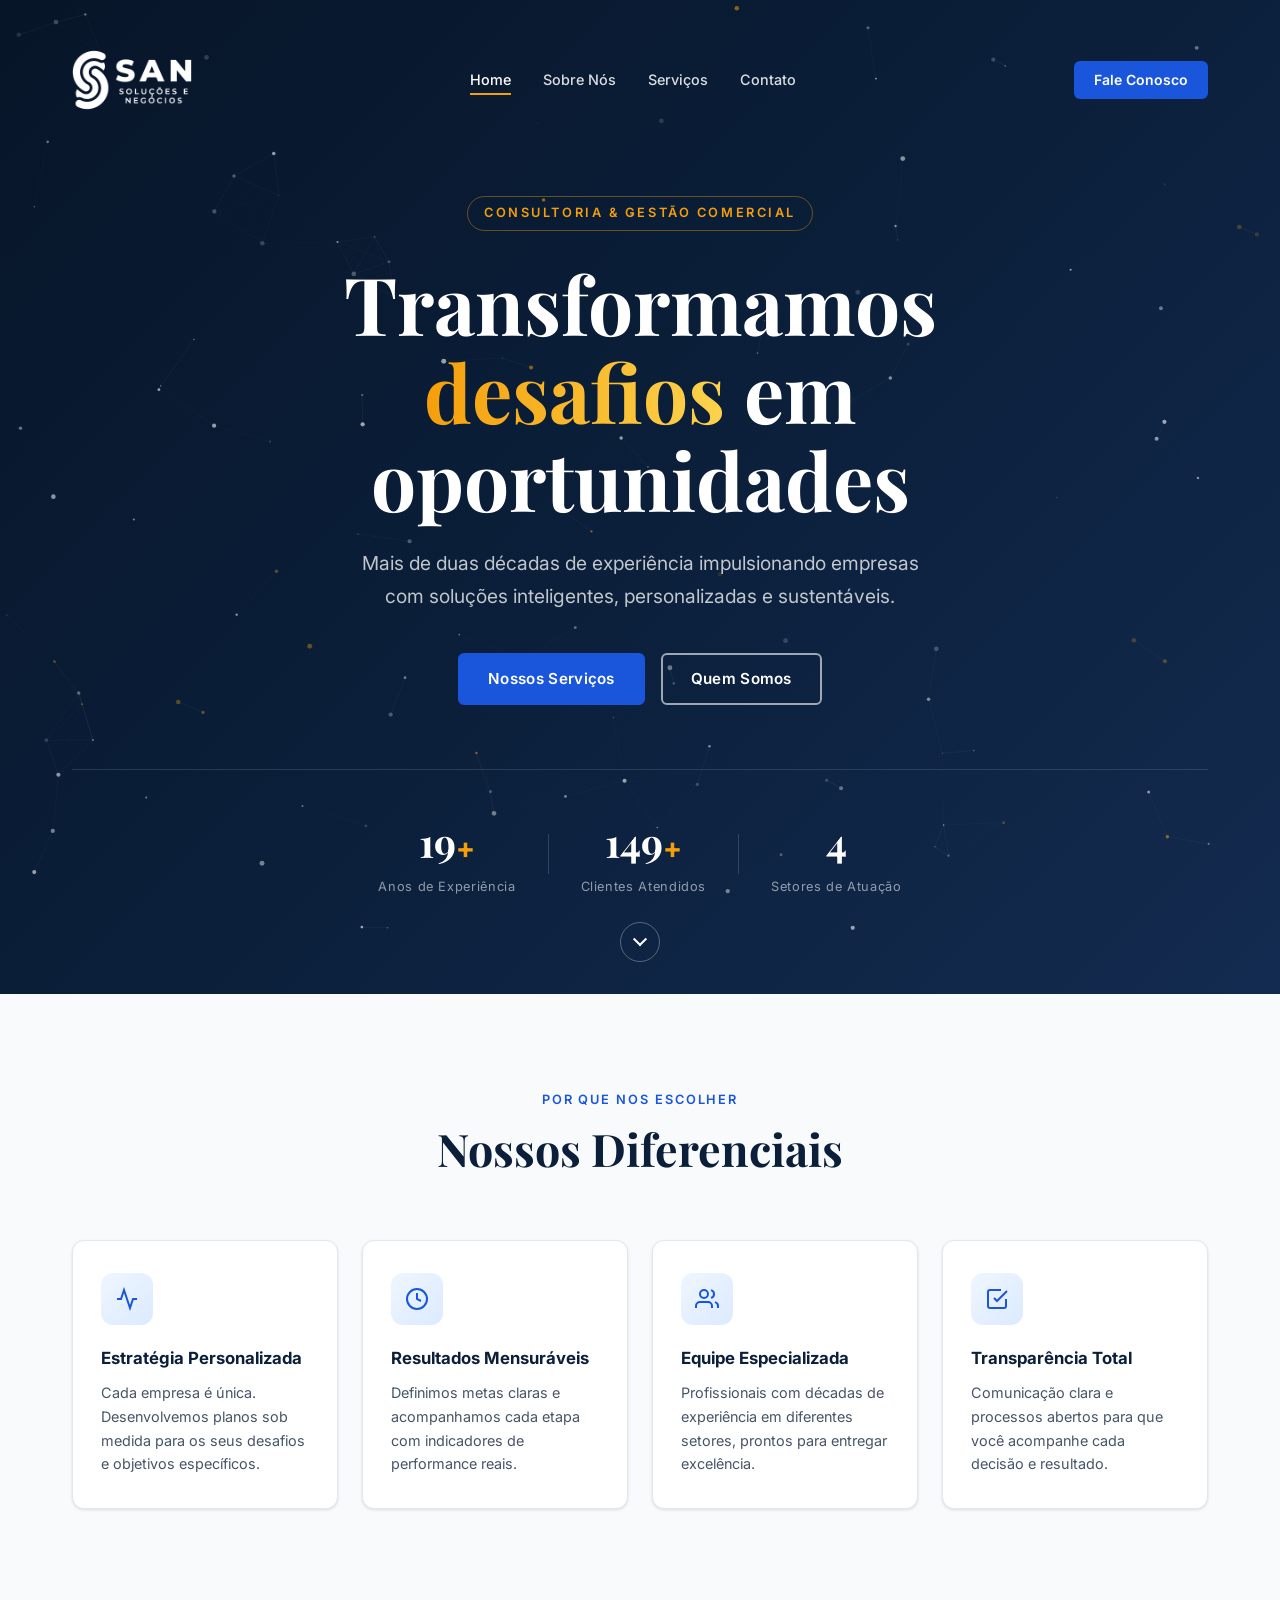
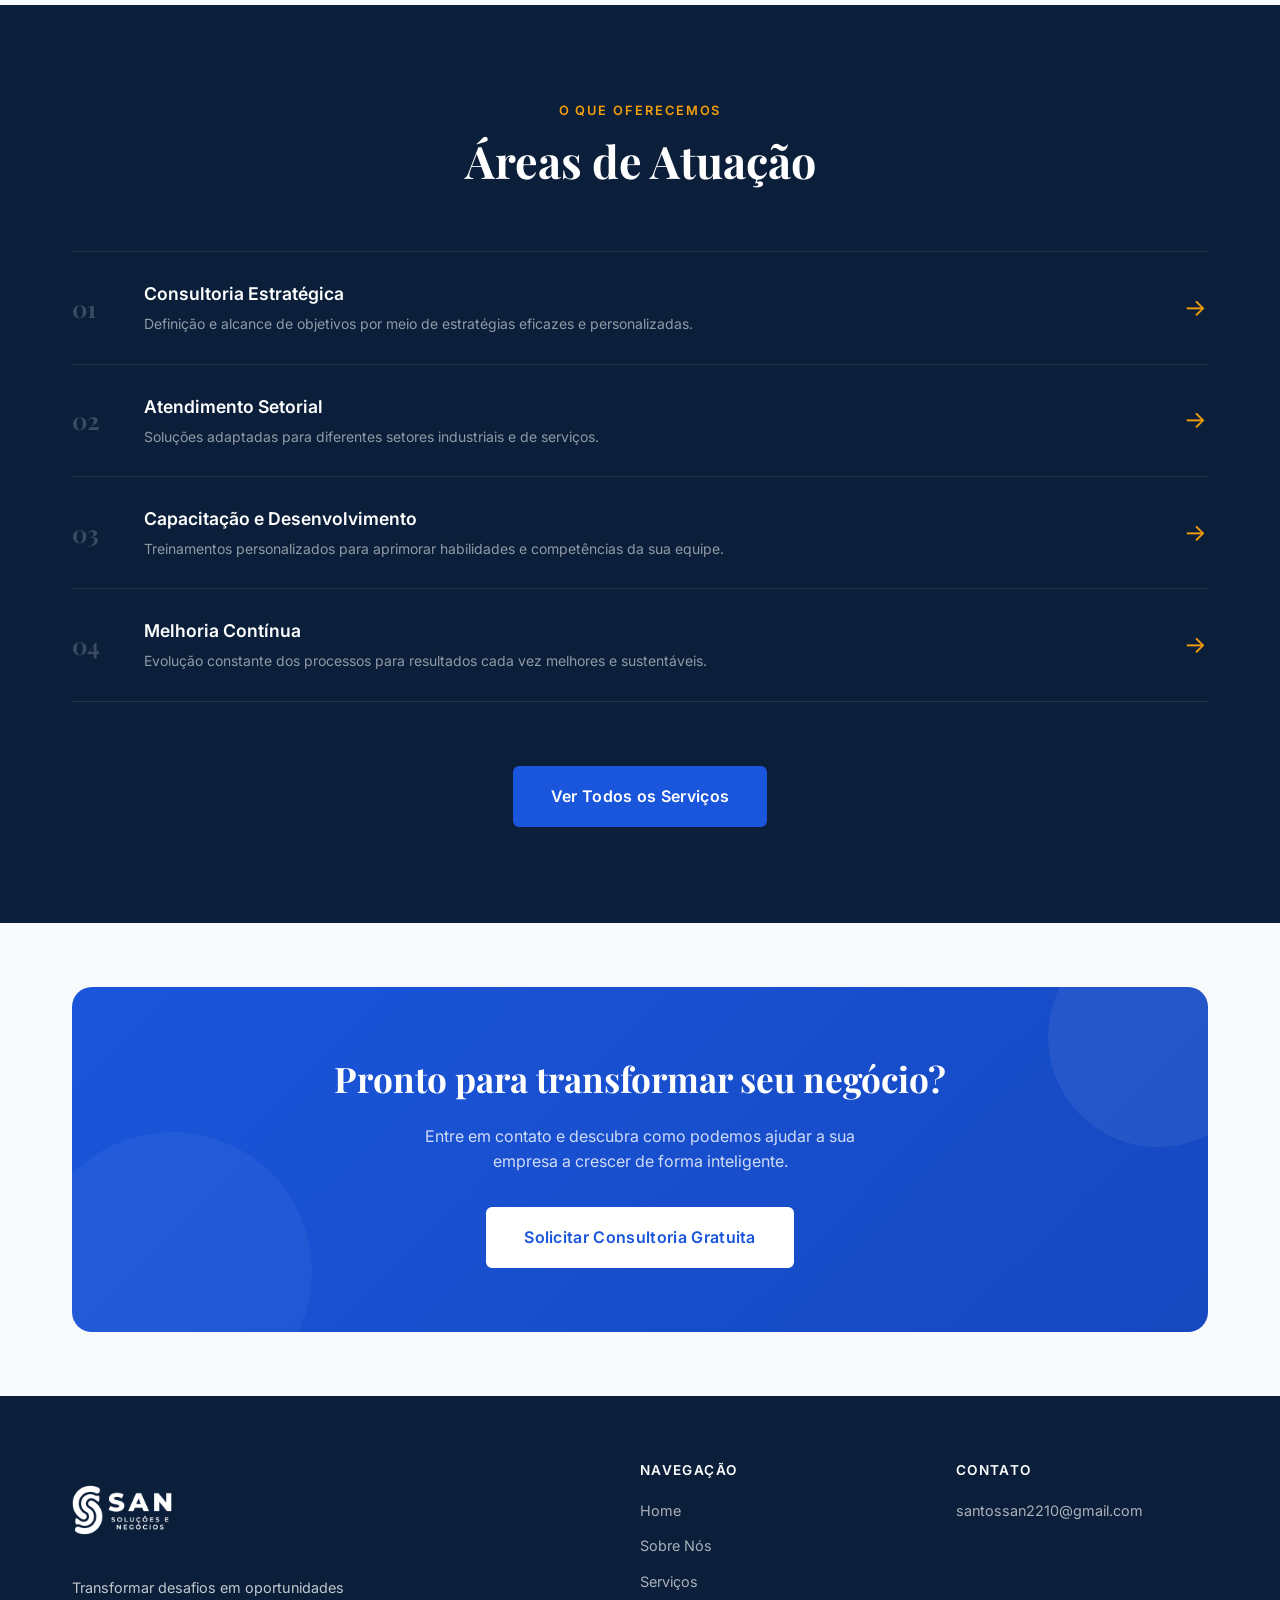
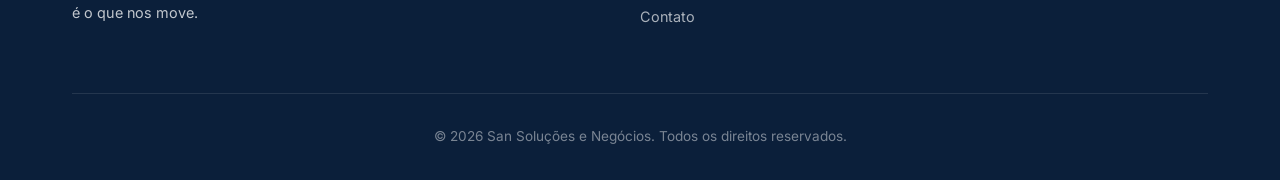
==== commit 4e0cb8a1: "Correção de erro" ====
--- a/index.html
+++ b/index.html
@@ -3,7 +3,7 @@
   San Soluções e Negócios - Website
   Página: Home (index.html)
   Desenvolvido com HTML5, CSS3 e JavaScript puro
-  Projeto acadêmico - Programação Front-End
+  Atividade Mapa - Programação Front-End
 -->
 <html lang="pt-BR">
 <head>
--- a/css/global.css
+++ b/css/global.css
@@ -4,6 +4,7 @@
   Conceitos aplicados: CSS Custom Properties (variáveis),
   Flexbox, Grid, responsividade com media queries,
   acessibilidade (foco visível, reduced-motion)
+  Proximo passo será aplicar a fonte do design da SAN Soluções e Negócios (Montserrat e Playfair Display) e atualizar a paleta de cores para incorporar as cores do design da SAN Soluções e Negócios
 */
 
 /* ===== 1. RESET E VARIÁVEIS ===== */
@@ -190,14 +191,15 @@
 }
 .site-header.scrolled .navbar-logo { color: var(--clr-navy); }
 
-/* Imagem de logo (arquivo da pasta /image) */
+/* Imagem de logo (arquivo da pasta /image). Sempre que alterar a configuração da logo, alterar este campo */   
+
 .logo-img {
-  height: 44px;       /* altura do logo na navbar */
+  height: 120px;       /* altura do logo na navbar alterado para adequação */
   width: auto;        /* largura proporcional automática */
   object-fit: contain;
   display: block;
-  /* Logo branco no header transparente — use filter para inverter se precisar */
-  /* filter: brightness(0) invert(1); /* torna o logo branco sobre fundo escuro */
+  /* Logo branco e cinza no header transparente  */
+  filter: brightness(0) invert(1); /* torna o logo branco sobre fundo escuro - Reativado para adequar a novo logo */
   transition: filter var(--transition);
 }
 
@@ -208,7 +210,7 @@
 
 /* Logo no rodapé — sem filtro (fundo escuro, logo em cor natural ou branco) */
 .logo-img--footer {
-  height: 40px;
+  height: 100px;
  /* filter: brightness(0) invert(1); /* logo branco no rodapé escuro */
 }
 
--- a/css/home.css
+++ b/css/home.css
@@ -3,6 +3,7 @@
   ======================================================
   Conceitos: background gradients, canvas, CSS Grid/Flex,
   animações keyframe, clip-path, counter animation
+  atualizações de temas para incorporar cores e fontes do design da SAN Soluções e Negócios
 */
 
 /* ===== HERO ===== */
